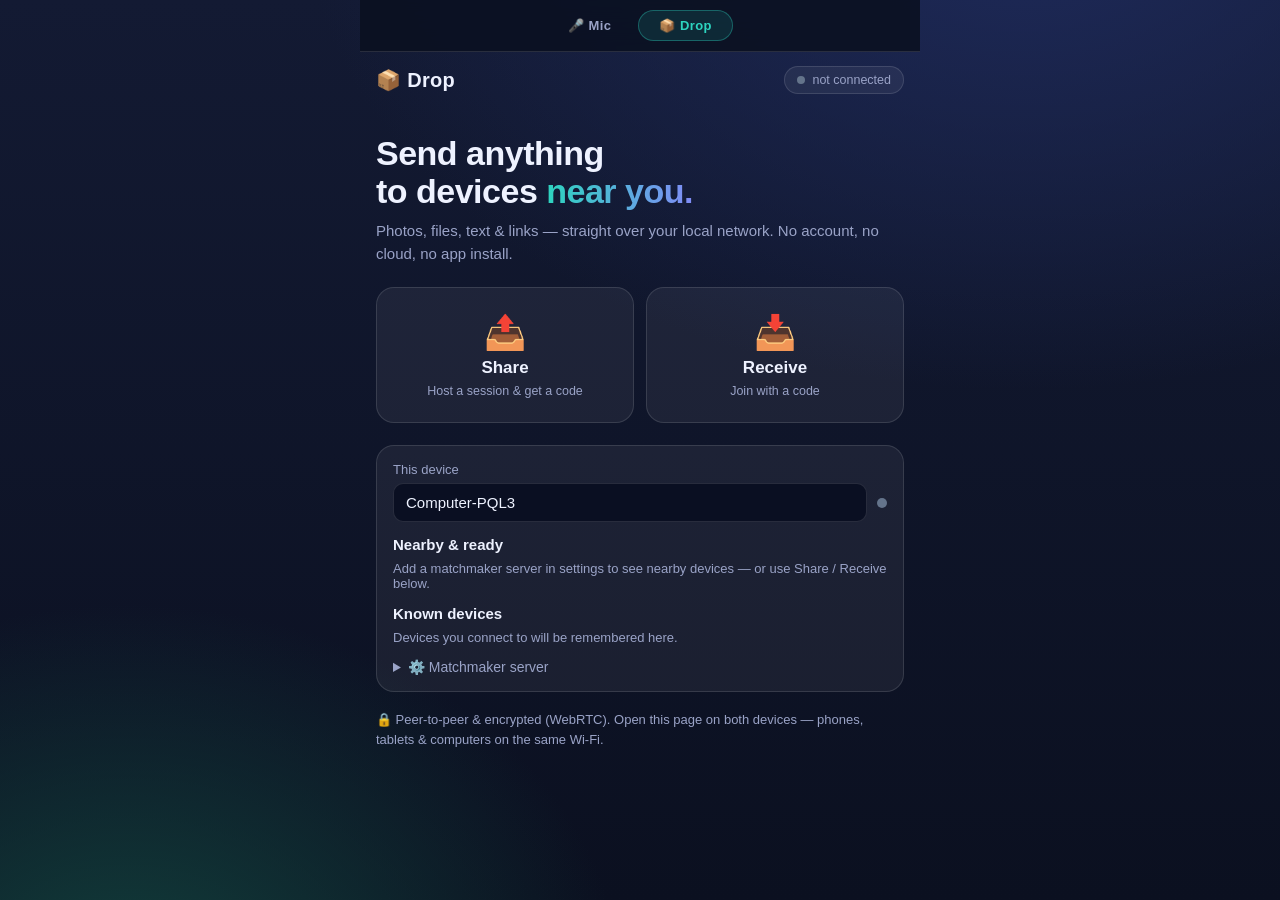
==== web/drop.html @ b8d19af2 "Add Drop screen: peer-to-peer file/text/link sharing alongside Mic One app, two screens: the exe-ser" ====
<!DOCTYPE html>
<html lang="en">
<head>
<meta charset="UTF-8">
<meta name="viewport" content="width=device-width, initial-scale=1.0, viewport-fit=cover">
<title>Drop — QuicMic</title>
<meta name="description" content="Send photos, files, text messages and links between nearby devices. No signup, no server, peer-to-peer.">
<meta name="theme-color" content="#0f172a">
<meta name="mobile-web-app-capable" content="yes">
<meta name="apple-mobile-web-app-capable" content="yes">
<meta name="apple-mobile-web-app-status-bar-style" content="black-translucent">
<meta name="apple-mobile-web-app-title" content="Drop">
<link rel="icon" href="data:image/svg+xml,<svg xmlns='http://www.w3.org/2000/svg' viewBox='0 0 100 100'><text y='.9em' font-size='90'>📦</text></svg>">
<link rel="stylesheet" href="drop.css">
<script src="qrcode.min.js"></script>
</head>
<body>
<div class="app">
  <!-- Shared app nav: Mic / Drop switcher (one app, two screens). -->
  <nav class="appnav" aria-label="App sections">
    <a class="appnav-link" href="index.html">🎤 Mic</a>
    <a class="appnav-link active" href="drop.html" aria-current="page">📦 Drop</a>
  </nav>
  <header>
    <div class="logo">📦 Drop</div>
    <div id="status" class="status idle"><span class="dot"></span><span id="statusText">not connected</span></div>
  </header>

  <!-- HOME -->
  <main id="view-home" class="view">
    <h1>Send anything<br>to devices <em>near you.</em></h1>
    <p class="sub">Photos, files, text &amp; links — straight over your local network. No account, no cloud, no app install.</p>
    <div class="cards">
      <button class="card" id="btnHost">
        <span class="card-icon">📤</span>
        <span class="card-title">Share</span>
        <span class="card-desc">Host a session &amp; get a code</span>
      </button>
      <button class="card" id="btnJoin">
        <span class="card-icon">📥</span>
        <span class="card-title">Receive</span>
        <span class="card-desc">Join with a code</span>
      </button>
    </div>

    <!-- TAP-TO-CONNECT -->
    <section class="panel" id="tapPanel">
      <div class="rowline">
        <label class="fld"><span>This device</span>
          <input id="nameInput" type="text" maxlength="24" autocomplete="off" placeholder="Naming…">
        </label>
        <span id="sigDot" class="sigdot" title="matchmaker status"></span>
      </div>
      <h3>Nearby &amp; ready</h3>
      <p id="sigNotice" class="hint hidden"></p>
      <div id="rosterList" class="devlist"></div>
      <div id="callState" class="hidden"></div>
      <h3>Known devices</h3>
      <div id="knownList" class="devlist"></div>
      <details class="settings">
        <summary>⚙️ Matchmaker server</summary>
        <label class="fld"><span>Server URL</span>
          <input id="serverInput" type="url" inputmode="url" autocomplete="off"
                 placeholder="wss://your-server.onrender.com">
        </label>
        <p class="hint">No server yet? Deploy your own free one — see
          <b>Tap-to-connect server</b> in the LocalDrop README, then paste the URL here.
          Without a server you can still use Share / Receive codes below.</p>
        <p class="hint">Drop engine: <b id="appVersion">v7</b></p>
      </details>
    </section>

    <p class="hint">🔒 Peer-to-peer &amp; encrypted (WebRTC). Open this page on both devices — phones, tablets &amp; computers on the same Wi-Fi.</p>
  </main>

  <!-- HOST -->
  <main id="view-host" class="view hidden">
    <button class="back" data-go="home">← back</button>
    <h2>Share</h2>
    <div class="step"><span class="n">1</span><p>Have the other device scan or copy your code:</p></div>
    <div id="qr" class="qr"></div>
    <div class="codeRow">
      <textarea id="hostCode" readonly rows="3" placeholder="generating…"></textarea>
      <button id="copyHost" class="btn small">Copy</button>
    </div>
    <div class="step"><span class="n">2</span><p>Paste their reply code here:</p></div>
    <textarea id="hostAnswer" rows="3" placeholder="Paste reply code…"></textarea>
    <button id="btnConnect" class="btn primary">Connect</button>
  </main>

  <!-- JOIN -->
  <main id="view-join" class="view hidden">
    <button class="back" data-go="home">← back</button>
    <h2>Receive</h2>
    <div class="step"><span class="n">1</span><p>Paste the sharer's code:</p></div>
    <textarea id="joinCode" rows="3" placeholder="Paste share code…"></textarea>
    <button id="btnMakeReply" class="btn primary">Create my reply code</button>
    <div id="replyWrap" class="hidden">
      <div class="step"><span class="n">2</span><p>Give this reply code back to the sharer:</p></div>
      <div class="codeRow">
        <textarea id="joinReply" readonly rows="3"></textarea>
        <button id="copyJoin" class="btn small">Copy</button>
      </div>
      <p class="hint">Waiting for them to paste it and connect…</p>
    </div>
  </main>

  <!-- CHAT -->
  <main id="view-chat" class="view hidden">
    <button class="back" data-go="home">⏻ disconnect</button>
    <div id="messages" class="messages"></div>
    <div class="composer">
      <label class="attach" title="Send photo or file">📎<input type="file" id="fileInput" hidden multiple></label>
      <input id="textInput" type="text" placeholder="Message, link…" autocomplete="off" enterkeyhint="send">
      <button id="btnSend" class="btn primary">Send</button>
    </div>
  </main>

  <!-- INCOMING CALL -->
  <div id="callModal" class="modal hidden">
    <div class="sheet">
      <div class="ringicon">📞</div>
      <h2 id="callTitle">Incoming connection</h2>
      <p class="hint" id="callSub">They'll be able to send you files, photos and messages.</p>
      <div class="mrow">
        <button id="btnAccept" class="btn primary">Accept</button>
        <button id="btnDecline" class="btn">Decline</button>
      </div>
    </div>
  </div>
</div>
<script src="drop.js"></script>
</body>
</html>
---- web/drop.css ----
* { box-sizing: border-box; margin: 0; padding: 0; }
:root {
  --bg0: #0b1020;
  --bg1: #131a33;
  --card: rgba(255, 255, 255, .06);
  --line: rgba(255, 255, 255, .12);
  --txt: #eef2ff;
  --mut: #9aa3c7;
  --acc: #2dd4bf;
  --acc2: #818cf8;
  --mine: linear-gradient(135deg, #0d9488, #2563eb);
}
html, body { height: 100%; }
body {
  font-family: -apple-system, BlinkMacSystemFont, "SF Pro Text", "Segoe UI", Roboto, Helvetica, Arial, sans-serif;
  color: var(--txt);
  background:
    radial-gradient(1200px 800px at 80% -10%, #1e2a5a 0%, transparent 60%),
    radial-gradient(900px 700px at 10% 110%, #123f3c 0%, transparent 55%),
    linear-gradient(180deg, var(--bg1), var(--bg0));
  min-height: 100vh;
  min-height: 100dvh;
}
.app {
  max-width: 560px;
  margin: 0 auto;
  min-height: 100vh;
  min-height: 100dvh;
  display: flex;
  flex-direction: column;
  padding: 18px 16px calc(20px + env(safe-area-inset-bottom));
}
header { display: flex; align-items: center; justify-content: space-between; margin-bottom: 14px; }
.logo { font-weight: 800; font-size: 20px; letter-spacing: .3px; }
.status {
  display: flex; align-items: center; gap: 7px;
  font-size: 12.5px; color: var(--mut);
  background: var(--card); border: 1px solid var(--line);
  padding: 6px 12px; border-radius: 999px;
  max-width: 55%;
}
.status .dot { width: 8px; height: 8px; border-radius: 50%; background: #64748b; flex: none; }
.status.ok .dot { background: #34d399; box-shadow: 0 0 8px #34d399; }
.status.ok { color: #a7f3d0; }
.status.bad .dot { background: #f87171; }
.status.bad { color: #fecaca; }
#statusText { overflow: hidden; text-overflow: ellipsis; white-space: nowrap; }

.view { flex: 1; display: flex; flex-direction: column; }
.hidden { display: none !important; }

h1 { font-size: 34px; line-height: 1.12; margin: 26px 0 10px; letter-spacing: -.5px; }
h1 em {
  font-style: normal;
  background: linear-gradient(90deg, var(--acc), var(--acc2));
  -webkit-background-clip: text; background-clip: text; color: transparent;
}
h2 { font-size: 24px; margin: 6px 0 4px; }
.sub { color: var(--mut); font-size: 15px; line-height: 1.5; margin-bottom: 22px; }

.cards { display: grid; grid-template-columns: 1fr 1fr; gap: 12px; }
.card {
  background: var(--card); border: 1px solid var(--line); border-radius: 18px;
  padding: 24px 14px; color: var(--txt); cursor: pointer; text-align: center;
  display: flex; flex-direction: column; gap: 6px; align-items: center;
  transition: transform .12s ease, border-color .12s ease;
  font-family: inherit;
}
.card:active { transform: scale(.97); border-color: var(--acc); }
.card-icon { font-size: 34px; }
.card-title { font-weight: 700; font-size: 17px; }
.card-desc { font-size: 12.5px; color: var(--mut); }
.hint { color: var(--mut); font-size: 13px; line-height: 1.55; margin-top: 18px; }

.back {
  align-self: flex-start; background: none; border: none;
  color: var(--mut); font-size: 14px; cursor: pointer;
  margin-bottom: 8px; padding: 4px 0; font-family: inherit;
}
.step { display: flex; gap: 10px; align-items: flex-start; margin: 16px 0 8px; font-size: 14.5px; }
.step .n {
  flex: none; width: 24px; height: 24px; border-radius: 50%;
  background: linear-gradient(135deg, var(--acc), var(--acc2));
  color: #04211d; font-weight: 800; font-size: 13px;
  display: flex; align-items: center; justify-content: center;
}
.step p { padding-top: 2px; color: var(--mut); }

textarea, .composer input[type="text"] {
  width: 100%; background: #0a0f22; border: 1px solid var(--line);
  border-radius: 12px; color: var(--txt); padding: 12px;
  font-size: 13px; font-family: ui-monospace, Menlo, Consolas, monospace;
  resize: vertical;
}
textarea:focus, .composer input:focus { outline: none; border-color: var(--acc); }
.codeRow { display: flex; gap: 8px; align-items: stretch; }
.codeRow textarea { flex: 1; }

.btn {
  background: var(--card); border: 1px solid var(--line); color: var(--txt);
  border-radius: 12px; padding: 12px 18px; font-size: 15px; font-weight: 600;
  cursor: pointer; font-family: inherit;
}
.btn.primary {
  background: linear-gradient(135deg, #14b8a6, #4f46e5);
  border: none; width: 100%; margin-top: 10px; padding: 14px;
}
.btn.small { white-space: nowrap; }
.btn:active { transform: scale(.98); }

.qr {
  background: #fff; padding: 14px; border-radius: 16px;
  width: 228px; margin: 6px auto;
  display: flex; align-items: center; justify-content: center;
  min-height: 60px;
}
.qr img, .qr canvas { width: 200px !important; height: 200px !important; }
.qr .hint { margin: 0; }

/* chat */
#view-chat { min-height: 0; }
.messages {
  flex: 1; overflow-y: auto; display: flex; flex-direction: column;
  gap: 10px; padding: 6px 2px 12px; min-height: 200px;
}
.bubble {
  max-width: 82%; padding: 10px 13px; border-radius: 16px;
  font-size: 14.5px; line-height: 1.45; word-break: break-word;
}
.bubble.mine { align-self: flex-end; background: var(--mine); border-bottom-right-radius: 6px; }
.bubble.theirs { align-self: flex-start; background: rgba(255, 255, 255, .09); border: 1px solid var(--line); border-bottom-left-radius: 6px; }
.bubble .meta { font-size: 10.5px; opacity: .65; margin-top: 5px; text-align: right; }
.bubble a { color: #a5f3fc; }
.sys {
  align-self: center; font-size: 12.5px; color: var(--mut);
  background: rgba(255, 255, 255, .05); padding: 6px 14px; border-radius: 999px;
  text-align: center;
}
.fname { font-weight: 600; font-size: 13.5px; }
.fsize { font-size: 12px; opacity: .7; margin: 2px 0 0; }
.track { height: 6px; background: rgba(0, 0, 0, .3); border-radius: 99px; overflow: hidden; margin-top: 8px; }
.bar { height: 100%; width: 0; background: var(--acc); border-radius: 99px; transition: width .2s; }
.preview { max-width: 100%; border-radius: 10px; margin-top: 8px; display: block; }
.dl {
  display: inline-block; margin-top: 8px; font-size: 13.5px; font-weight: 700;
  color: #04211d; background: var(--acc); padding: 8px 14px;
  border-radius: 10px; text-decoration: none;
}
.composer {
  display: flex; gap: 8px; align-items: center;
  padding-top: 10px; border-top: 1px solid var(--line);
}
.composer input[type="text"] { font-family: inherit; font-size: 16px; flex: 1; }
.composer .btn.primary { width: auto; margin: 0; padding: 12px 16px; }
.attach { font-size: 22px; cursor: pointer; padding: 8px; user-select: none; -webkit-user-select: none; }

/* tap-to-connect */
.panel {
  background: var(--card); border: 1px solid var(--line); border-radius: 18px;
  padding: 16px; margin-top: 22px;
}
.panel h3 { font-size: 15px; margin: 14px 0 8px; color: var(--txt); }
.panel h3:first-child { margin-top: 0; }
.rowline { display: flex; align-items: flex-end; gap: 10px; }
.rowline .fld { flex: 1; }
.fld { display: flex; flex-direction: column; gap: 6px; font-size: 13px; color: var(--mut); }
.fld input {
  background: #0a0f22; border: 1px solid var(--line); border-radius: 10px;
  color: var(--txt); padding: 10px 12px; font-size: 15px; font-family: inherit; width: 100%;
}
.fld input:focus { outline: none; border-color: var(--acc); }
.sigdot {
  flex: none; width: 10px; height: 10px; border-radius: 50%;
  background: #64748b; margin-bottom: 14px;
}
.sigdot.on { background: #34d399; box-shadow: 0 0 8px #34d399; }
.sigdot.bad { background: #f87171; }
.devlist { display: flex; flex-direction: column; gap: 8px; }
.devlist .empty { font-size: 13px; color: var(--mut); }
.dev {
  display: flex; align-items: center; gap: 10px;
  background: rgba(255, 255, 255, .05); border: 1px solid var(--line);
  border-radius: 12px; padding: 11px 13px; width: 100%;
  color: var(--txt); font-family: inherit; font-size: 15px; text-align: left;
}
button.dev { cursor: pointer; }
button.dev:active { transform: scale(.98); border-color: var(--acc); }
.dev .avatar {
  flex: none; width: 34px; height: 34px; border-radius: 50%;
  background: linear-gradient(135deg, var(--acc), var(--acc2));
  display: flex; align-items: center; justify-content: center;
  font-weight: 800; color: #04211d; font-size: 15px;
}
.dev .who { flex: 1; min-width: 0; }
.dev .dname { font-weight: 600; overflow: hidden; text-overflow: ellipsis; white-space: nowrap; }
.dev .dsub { font-size: 12px; color: var(--mut); }
.dev .badge {
  flex: none; font-size: 11px; font-weight: 700; color: #04211d;
  background: var(--acc); border-radius: 999px; padding: 3px 9px;
}
.dev.off { opacity: .55; }
.dev .go { color: var(--acc); font-size: 18px; flex: none; }
#callState {
  margin-top: 10px; background: rgba(45, 212, 191, .08);
  border: 1px solid var(--acc); border-radius: 12px; padding: 12px 14px;
  display: flex; align-items: center; gap: 10px; font-size: 14px;
}
#callState .btn.small { margin-left: auto; }
details.settings { margin-top: 14px; }
details.settings summary { cursor: pointer; color: var(--mut); font-size: 14px; }
details.settings .fld { margin-top: 10px; }
details.settings .hint { margin-top: 10px; }

/* incoming call modal */
.modal {
  position: fixed; inset: 0; z-index: 50;
  background: rgba(4, 8, 20, .72); backdrop-filter: blur(4px);
  display: flex; align-items: center; justify-content: center; padding: 20px;
}
.sheet {
  background: var(--bg1); border: 1px solid var(--line); border-radius: 20px;
  padding: 26px 22px; max-width: 340px; width: 100%; text-align: center;
}
.ringicon { font-size: 44px; margin-bottom: 10px; animation: ring 1.2s ease-in-out infinite; }
@keyframes ring {
  0%, 100% { transform: rotate(0); }
  20% { transform: rotate(14deg); } 40% { transform: rotate(-12deg); }
  60% { transform: rotate(8deg); } 80% { transform: rotate(-6deg); }
}
.sheet h2 { margin-bottom: 6px; }
.sheet .hint { margin-top: 6px; }
.mrow { display: flex; gap: 10px; margin-top: 18px; }
.mrow .btn { flex: 1; }
.mrow .btn.primary { margin-top: 0; }

/* Shared app nav: Mic / Drop switcher (one app, two screens). */
.appnav {
  position: sticky;
  top: 0;
  z-index: 50;
  display: flex;
  justify-content: center;
  gap: 6px;
  padding: calc(10px + env(safe-area-inset-top)) 12px 10px;
  margin: -18px -16px 14px;
  background: rgba(11, 16, 32, 0.88);
  -webkit-backdrop-filter: blur(12px);
  backdrop-filter: blur(12px);
  border-bottom: 1px solid var(--line);
}
.appnav-link {
  padding: 7px 20px;
  border-radius: 999px;
  font-size: 13px;
  font-weight: 700;
  letter-spacing: 0.4px;
  color: var(--mut);
  text-decoration: none;
  border: 1px solid transparent;
  -webkit-tap-highlight-color: transparent;
}
.appnav-link.active {
  color: var(--acc);
  background: rgba(45, 212, 191, 0.12);
  border-color: rgba(45, 212, 191, 0.35);
}
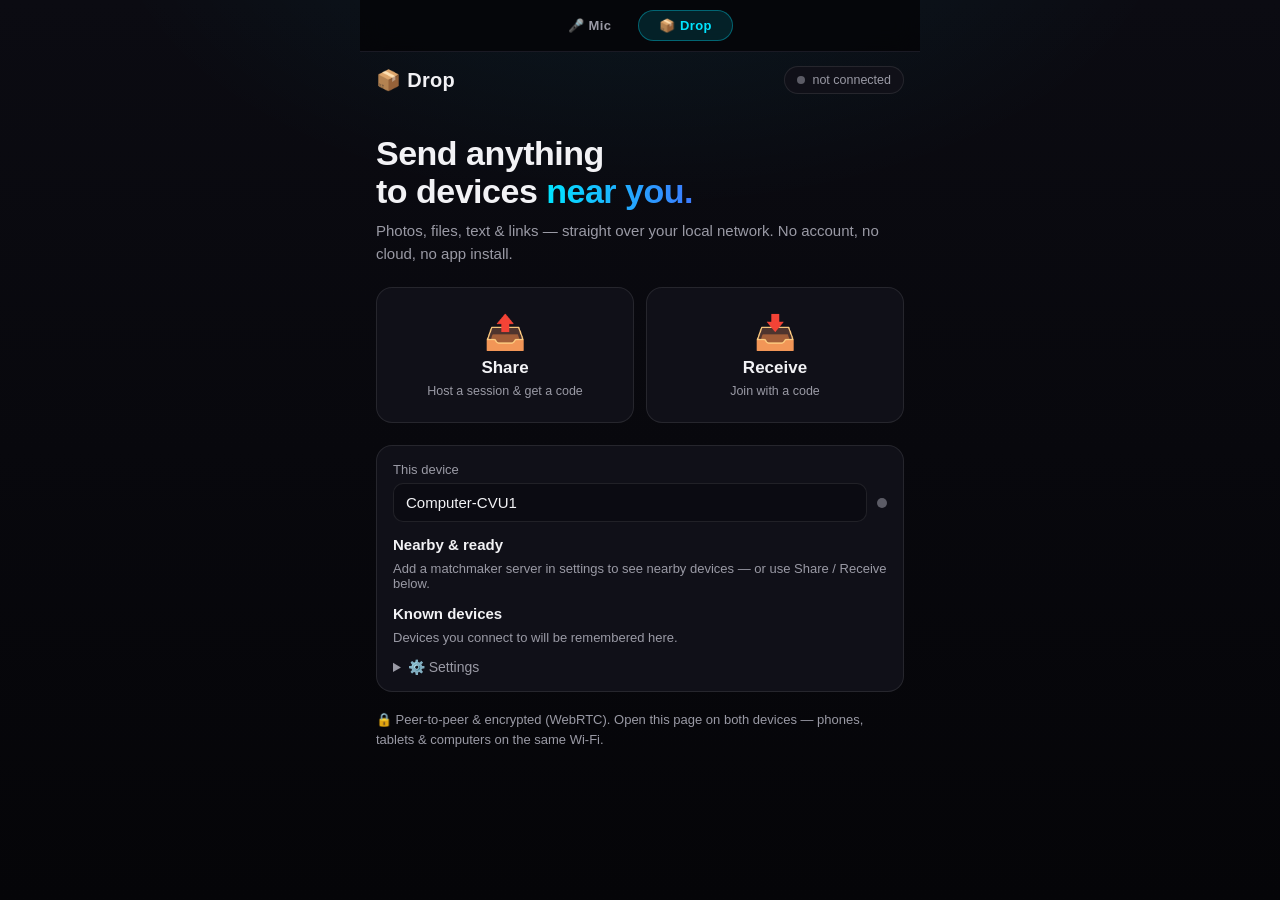
==== commit 0cfea985: "Fix Drop matchmaker connect, Zero-UI restyle, Drop settings - Serve drop.html with a relaxed CSP (co" ====
--- a/web/drop.html
+++ b/web/drop.html
@@ -58,14 +58,20 @@
       <h3>Known devices</h3>
       <div id="knownList" class="devlist"></div>
       <details class="settings">
-        <summary>⚙️ Matchmaker server</summary>
-        <label class="fld"><span>Server URL</span>
+        <summary>⚙️ Settings</summary>
+        <label class="fld"><span>Matchmaker server</span>
           <input id="serverInput" type="url" inputmode="url" autocomplete="off"
                  placeholder="wss://your-server.onrender.com">
         </label>
         <p class="hint">No server yet? Deploy your own free one — see
           <b>Tap-to-connect server</b> in the LocalDrop README, then paste the URL here.
           Without a server you can still use Share / Receive codes below.</p>
+        <label class="check"><input type="checkbox" id="autoConnChk" checked>
+          <span>Auto-connect to matchmaker<small>Join on start when a server URL is saved.</small></span>
+        </label>
+        <label class="check"><input type="checkbox" id="vibrateChk" checked>
+          <span>Vibrate on incoming connection<small>Buzz when another device rings you (Android).</small></span>
+        </label>
         <p class="hint">Drop engine: <b id="appVersion">v7</b></p>
       </details>
     </section>
--- a/web/drop.css
+++ b/web/drop.css
@@ -1,22 +1,23 @@
 * { box-sizing: border-box; margin: 0; padding: 0; }
+/* Zero-UI dark theme tokens, shared with the Mic screen. */
 :root {
-  --bg0: #0b1020;
-  --bg1: #131a33;
-  --card: rgba(255, 255, 255, .06);
-  --line: rgba(255, 255, 255, .12);
-  --txt: #eef2ff;
-  --mut: #9aa3c7;
-  --acc: #2dd4bf;
-  --acc2: #818cf8;
-  --mine: linear-gradient(135deg, #0d9488, #2563eb);
+  --bg0: #050508;
+  --bg1: #0b0b12;
+  --card: #101018;
+  --line: rgba(255, 255, 255, .09);
+  --txt: #f2f2f5;
+  --mut: #9a9aa5;
+  --acc: #00e5ff;
+  --acc2: #3d7bff;
+  --acc-ink: #03252b;
+  --mine: linear-gradient(135deg, #00c8e0, #3d7bff);
 }
 html, body { height: 100%; }
 body {
   font-family: -apple-system, BlinkMacSystemFont, "SF Pro Text", "Segoe UI", Roboto, Helvetica, Arial, sans-serif;
   color: var(--txt);
   background:
-    radial-gradient(1200px 800px at 80% -10%, #1e2a5a 0%, transparent 60%),
-    radial-gradient(900px 700px at 10% 110%, #123f3c 0%, transparent 55%),
+    radial-gradient(900px 500px at 50% -10%, rgba(0, 229, 255, .07) 0%, transparent 60%),
     linear-gradient(180deg, var(--bg1), var(--bg0));
   min-height: 100vh;
   min-height: 100dvh;
@@ -39,11 +40,11 @@
   padding: 6px 12px; border-radius: 999px;
   max-width: 55%;
 }
-.status .dot { width: 8px; height: 8px; border-radius: 50%; background: #64748b; flex: none; }
+.status .dot { width: 8px; height: 8px; border-radius: 50%; background: #5c5c66; flex: none; }
 .status.ok .dot { background: #34d399; box-shadow: 0 0 8px #34d399; }
 .status.ok { color: #a7f3d0; }
-.status.bad .dot { background: #f87171; }
-.status.bad { color: #fecaca; }
+.status.bad .dot { background: #ff5d5d; }
+.status.bad { color: #ffb4b4; }
 #statusText { overflow: hidden; text-overflow: ellipsis; white-space: nowrap; }
 
 .view { flex: 1; display: flex; flex-direction: column; }
@@ -60,7 +61,7 @@
 
 .cards { display: grid; grid-template-columns: 1fr 1fr; gap: 12px; }
 .card {
-  background: var(--card); border: 1px solid var(--line); border-radius: 18px;
+  background: var(--card); border: 1px solid var(--line); border-radius: 16px;
   padding: 24px 14px; color: var(--txt); cursor: pointer; text-align: center;
   display: flex; flex-direction: column; gap: 6px; align-items: center;
   transition: transform .12s ease, border-color .12s ease;
@@ -81,13 +82,13 @@
 .step .n {
   flex: none; width: 24px; height: 24px; border-radius: 50%;
   background: linear-gradient(135deg, var(--acc), var(--acc2));
-  color: #04211d; font-weight: 800; font-size: 13px;
+  color: var(--acc-ink); font-weight: 800; font-size: 13px;
   display: flex; align-items: center; justify-content: center;
 }
 .step p { padding-top: 2px; color: var(--mut); }
 
 textarea, .composer input[type="text"] {
-  width: 100%; background: #0a0f22; border: 1px solid var(--line);
+  width: 100%; background: var(--bg1); border: 1px solid var(--line);
   border-radius: 12px; color: var(--txt); padding: 12px;
   font-size: 13px; font-family: ui-monospace, Menlo, Consolas, monospace;
   resize: vertical;
@@ -102,8 +103,9 @@
   cursor: pointer; font-family: inherit;
 }
 .btn.primary {
-  background: linear-gradient(135deg, #14b8a6, #4f46e5);
+  background: linear-gradient(135deg, #00c8e0, #3d7bff);
   border: none; width: 100%; margin-top: 10px; padding: 14px;
+  color: #fff;
 }
 .btn.small { white-space: nowrap; }
 .btn:active { transform: scale(.98); }
@@ -127,10 +129,10 @@
   max-width: 82%; padding: 10px 13px; border-radius: 16px;
   font-size: 14.5px; line-height: 1.45; word-break: break-word;
 }
-.bubble.mine { align-self: flex-end; background: var(--mine); border-bottom-right-radius: 6px; }
-.bubble.theirs { align-self: flex-start; background: rgba(255, 255, 255, .09); border: 1px solid var(--line); border-bottom-left-radius: 6px; }
+.bubble.mine { align-self: flex-end; background: var(--mine); color: #fff; border-bottom-right-radius: 6px; }
+.bubble.theirs { align-self: flex-start; background: rgba(255, 255, 255, .07); border: 1px solid var(--line); border-bottom-left-radius: 6px; }
 .bubble .meta { font-size: 10.5px; opacity: .65; margin-top: 5px; text-align: right; }
-.bubble a { color: #a5f3fc; }
+.bubble a { color: var(--acc); }
 .sys {
   align-self: center; font-size: 12.5px; color: var(--mut);
   background: rgba(255, 255, 255, .05); padding: 6px 14px; border-radius: 999px;
@@ -138,12 +140,12 @@
 }
 .fname { font-weight: 600; font-size: 13.5px; }
 .fsize { font-size: 12px; opacity: .7; margin: 2px 0 0; }
-.track { height: 6px; background: rgba(0, 0, 0, .3); border-radius: 99px; overflow: hidden; margin-top: 8px; }
+.track { height: 6px; background: rgba(0, 0, 0, .4); border-radius: 99px; overflow: hidden; margin-top: 8px; }
 .bar { height: 100%; width: 0; background: var(--acc); border-radius: 99px; transition: width .2s; }
 .preview { max-width: 100%; border-radius: 10px; margin-top: 8px; display: block; }
 .dl {
   display: inline-block; margin-top: 8px; font-size: 13.5px; font-weight: 700;
-  color: #04211d; background: var(--acc); padding: 8px 14px;
+  color: var(--acc-ink); background: var(--acc); padding: 8px 14px;
   border-radius: 10px; text-decoration: none;
 }
 .composer {
@@ -156,7 +158,7 @@
 
 /* tap-to-connect */
 .panel {
-  background: var(--card); border: 1px solid var(--line); border-radius: 18px;
+  background: var(--card); border: 1px solid var(--line); border-radius: 16px;
   padding: 16px; margin-top: 22px;
 }
 .panel h3 { font-size: 15px; margin: 14px 0 8px; color: var(--txt); }
@@ -165,21 +167,21 @@
 .rowline .fld { flex: 1; }
 .fld { display: flex; flex-direction: column; gap: 6px; font-size: 13px; color: var(--mut); }
 .fld input {
-  background: #0a0f22; border: 1px solid var(--line); border-radius: 10px;
+  background: var(--bg1); border: 1px solid var(--line); border-radius: 10px;
   color: var(--txt); padding: 10px 12px; font-size: 15px; font-family: inherit; width: 100%;
 }
 .fld input:focus { outline: none; border-color: var(--acc); }
 .sigdot {
   flex: none; width: 10px; height: 10px; border-radius: 50%;
-  background: #64748b; margin-bottom: 14px;
+  background: #5c5c66; margin-bottom: 14px;
 }
 .sigdot.on { background: #34d399; box-shadow: 0 0 8px #34d399; }
-.sigdot.bad { background: #f87171; }
+.sigdot.bad { background: #ff5d5d; }
 .devlist { display: flex; flex-direction: column; gap: 8px; }
 .devlist .empty { font-size: 13px; color: var(--mut); }
 .dev {
   display: flex; align-items: center; gap: 10px;
-  background: rgba(255, 255, 255, .05); border: 1px solid var(--line);
+  background: rgba(255, 255, 255, .04); border: 1px solid var(--line);
   border-radius: 12px; padding: 11px 13px; width: 100%;
   color: var(--txt); font-family: inherit; font-size: 15px; text-align: left;
 }
@@ -189,20 +191,20 @@
   flex: none; width: 34px; height: 34px; border-radius: 50%;
   background: linear-gradient(135deg, var(--acc), var(--acc2));
   display: flex; align-items: center; justify-content: center;
-  font-weight: 800; color: #04211d; font-size: 15px;
+  font-weight: 800; color: var(--acc-ink); font-size: 15px;
 }
 .dev .who { flex: 1; min-width: 0; }
 .dev .dname { font-weight: 600; overflow: hidden; text-overflow: ellipsis; white-space: nowrap; }
 .dev .dsub { font-size: 12px; color: var(--mut); }
 .dev .badge {
-  flex: none; font-size: 11px; font-weight: 700; color: #04211d;
+  flex: none; font-size: 11px; font-weight: 700; color: var(--acc-ink);
   background: var(--acc); border-radius: 999px; padding: 3px 9px;
 }
 .dev.off { opacity: .55; }
 .dev .go { color: var(--acc); font-size: 18px; flex: none; }
 #callState {
-  margin-top: 10px; background: rgba(45, 212, 191, .08);
-  border: 1px solid var(--acc); border-radius: 12px; padding: 12px 14px;
+  margin-top: 10px; background: rgba(0, 229, 255, .07);
+  border: 1px solid rgba(0, 229, 255, .35); border-radius: 12px; padding: 12px 14px;
   display: flex; align-items: center; gap: 10px; font-size: 14px;
 }
 #callState .btn.small { margin-left: auto; }
@@ -210,11 +212,19 @@
 details.settings summary { cursor: pointer; color: var(--mut); font-size: 14px; }
 details.settings .fld { margin-top: 10px; }
 details.settings .hint { margin-top: 10px; }
+.check {
+  display: flex; align-items: center; gap: 10px;
+  margin-top: 12px; font-size: 14px; color: var(--txt); cursor: pointer;
+}
+.check input {
+  width: 18px; height: 18px; accent-color: var(--acc); flex: none; cursor: pointer;
+}
+.check small { display: block; color: var(--mut); font-size: 12px; margin-top: 2px; }
 
 /* incoming call modal */
 .modal {
   position: fixed; inset: 0; z-index: 50;
-  background: rgba(4, 8, 20, .72); backdrop-filter: blur(4px);
+  background: rgba(5, 5, 8, .72); backdrop-filter: blur(4px);
   display: flex; align-items: center; justify-content: center; padding: 20px;
 }
 .sheet {
@@ -243,10 +253,10 @@
   gap: 6px;
   padding: calc(10px + env(safe-area-inset-top)) 12px 10px;
   margin: -18px -16px 14px;
-  background: rgba(11, 16, 32, 0.88);
+  background: rgba(5, 5, 8, 0.88);
   -webkit-backdrop-filter: blur(12px);
   backdrop-filter: blur(12px);
-  border-bottom: 1px solid var(--line);
+  border-bottom: 1px solid #1a1a24;
 }
 .appnav-link {
   padding: 7px 20px;
@@ -261,6 +271,6 @@
 }
 .appnav-link.active {
   color: var(--acc);
-  background: rgba(45, 212, 191, 0.12);
-  border-color: rgba(45, 212, 191, 0.35);
-}
+  background: rgba(0, 229, 255, 0.12);
+  border-color: rgba(0, 229, 255, 0.35);
+}
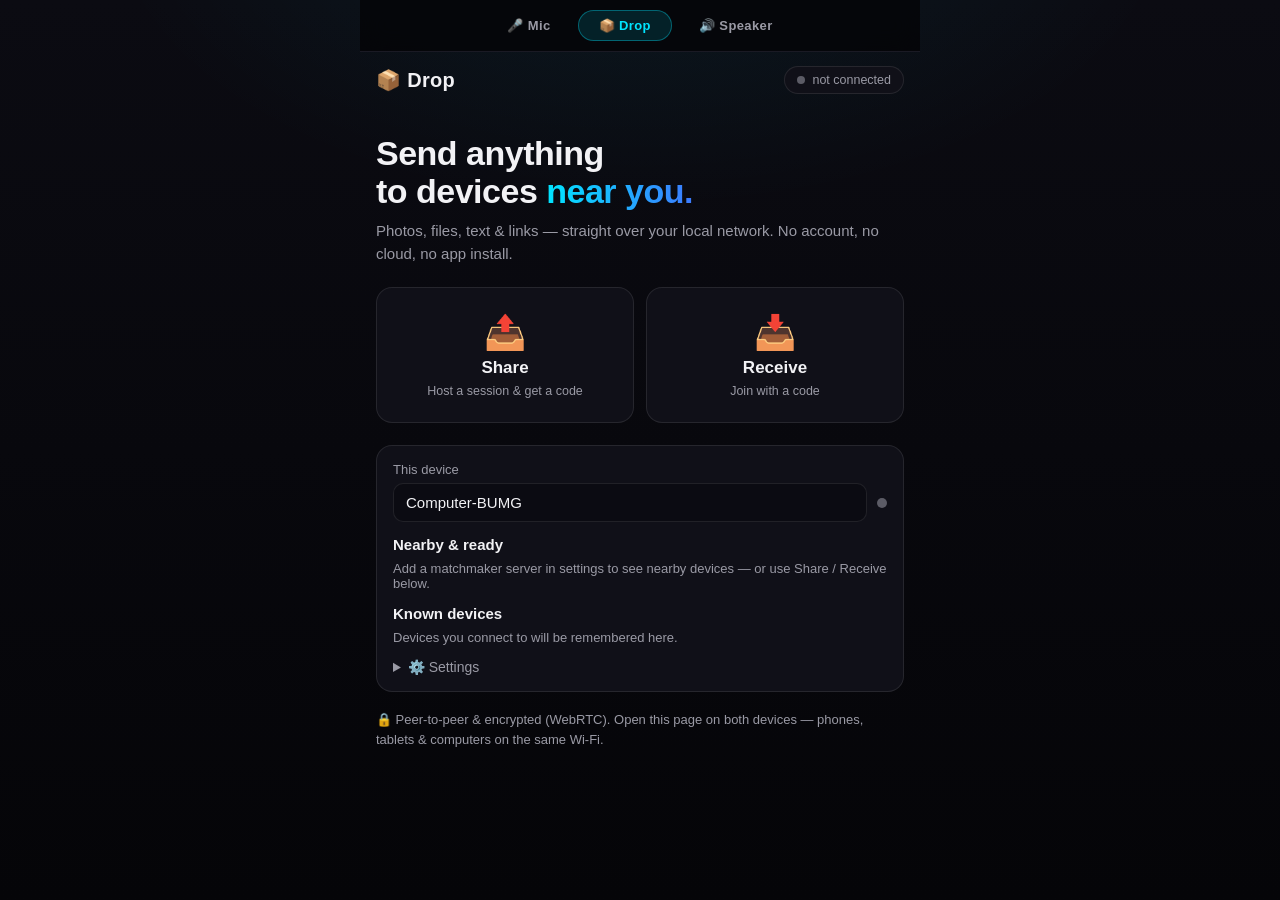
==== commit c66b4002: "Merge speaker prototype: PC->phone audio as third tab with Zero UI - New src/speaker/ module: WASAPI" ====
--- a/web/drop.html
+++ b/web/drop.html
@@ -16,10 +16,11 @@
 </head>
 <body>
 <div class="app">
-  <!-- Shared app nav: Mic / Drop switcher (one app, two screens). -->
+  <!-- Shared app nav: Mic / Drop / Speaker switcher (one app, three screens). -->
   <nav class="appnav" aria-label="App sections">
     <a class="appnav-link" href="index.html">🎤 Mic</a>
     <a class="appnav-link active" href="drop.html" aria-current="page">📦 Drop</a>
+    <a class="appnav-link" href="speaker.html">🔊 Speaker</a>
   </nav>
   <header>
     <div class="logo">📦 Drop</div>
--- a/web/drop.css
+++ b/web/drop.css
@@ -212,6 +212,7 @@
 details.settings summary { cursor: pointer; color: var(--mut); font-size: 14px; }
 details.settings .fld { margin-top: 10px; }
 details.settings .hint { margin-top: 10px; }
+details.settings .btn { margin-top: 12px; width: 100%; }
 .check {
   display: flex; align-items: center; gap: 10px;
   margin-top: 12px; font-size: 14px; color: var(--txt); cursor: pointer;
@@ -220,6 +221,38 @@
   width: 18px; height: 18px; accent-color: var(--acc); flex: none; cursor: pointer;
 }
 .check small { display: block; color: var(--mut); font-size: 12px; margin-top: 2px; }
+
+/* speaker tab */
+.bigbtn {
+  width: min(62vw, 210px); aspect-ratio: 1; border-radius: 50%;
+  align-self: center; margin: 12px 0 4px;
+  border: 2px solid var(--acc); background: var(--card); color: var(--acc);
+  font-size: 17px; font-weight: 800; font-family: inherit; cursor: pointer;
+  box-shadow: 0 0 24px rgba(0, 229, 255, .22), inset 0 0 24px rgba(0, 229, 255, .07);
+  transition: transform .12s ease;
+  -webkit-tap-highlight-color: transparent;
+}
+.bigbtn:active { transform: scale(.96); }
+.bigbtn.live {
+  background: rgba(0, 229, 255, .14); color: #fff;
+  animation: pulse 1.6s ease-in-out infinite;
+}
+.bigbtn .btnsub { font-size: 11px; font-weight: 600; opacity: .7; }
+@keyframes pulse {
+  50% { box-shadow: 0 0 44px rgba(0, 229, 255, .5), inset 0 0 24px rgba(0, 229, 255, .2); }
+}
+.meter {
+  width: 100%; max-width: 340px; height: 26px; margin: 16px auto 0;
+  border: 1px solid var(--line); border-radius: 8px; background: var(--bg1);
+  display: block;
+}
+.volrow { display: flex; align-items: center; gap: 12px; margin-top: 16px; }
+.vollabel { font-size: 14px; color: var(--mut); flex: none; }
+.volrow input[type="range"] { flex: 1; accent-color: var(--acc); height: 32px; }
+.statsline {
+  margin-top: 8px; font-size: 12px; color: var(--mut);
+  text-align: center; min-height: 1.4em;
+}
 
 /* incoming call modal */
 .modal {
@@ -243,7 +276,7 @@
 .mrow .btn { flex: 1; }
 .mrow .btn.primary { margin-top: 0; }
 
-/* Shared app nav: Mic / Drop switcher (one app, two screens). */
+/* Shared app nav: Mic / Drop switcher (one app, three screens). */
 .appnav {
   position: sticky;
   top: 0;
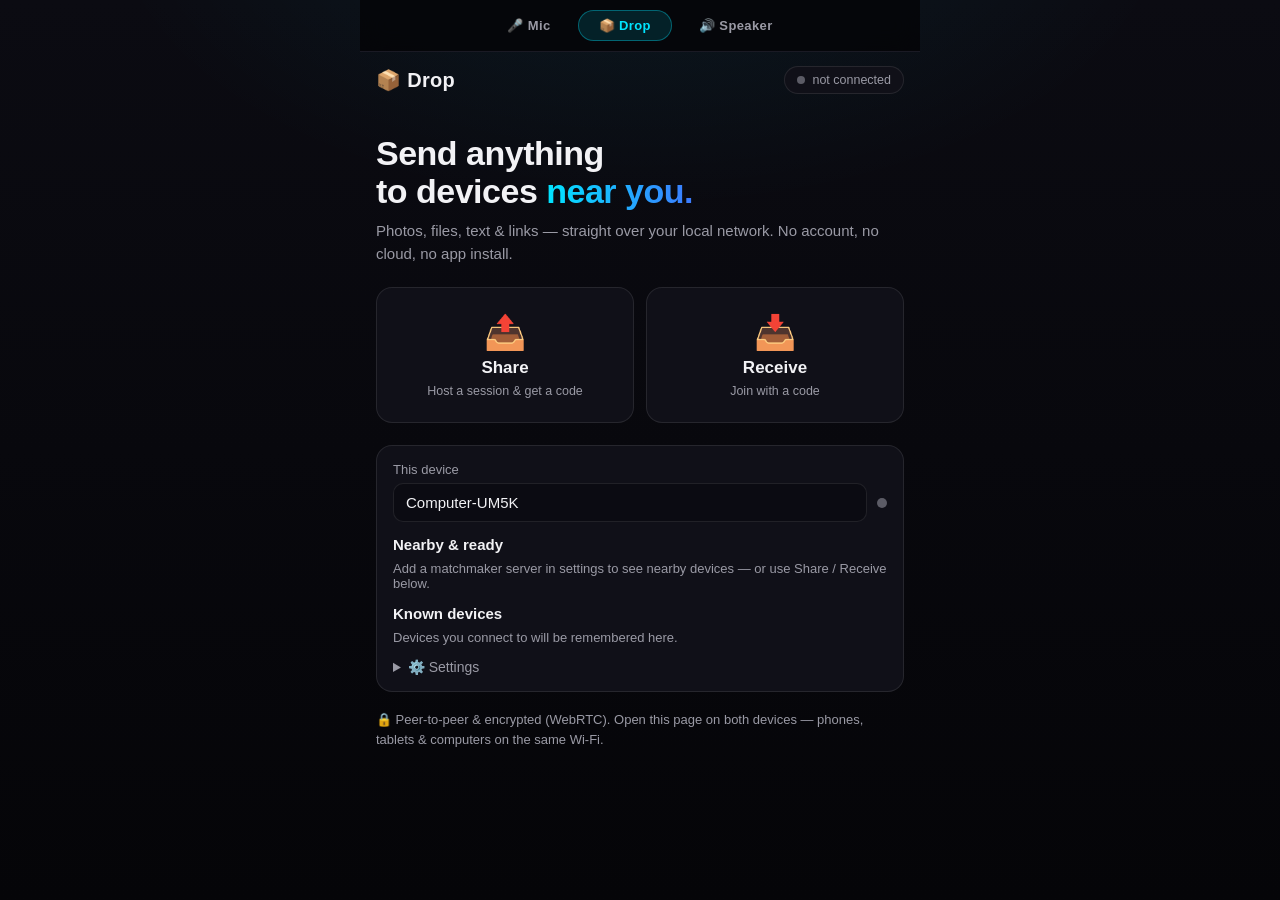
==== commit 8c463f36: "Landing page, PWA install, speaker jitter buffer, console status - New landing page at / (index.html" ====
--- a/web/drop.html
+++ b/web/drop.html
@@ -5,6 +5,8 @@
 <meta name="viewport" content="width=device-width, initial-scale=1.0, viewport-fit=cover">
 <title>Drop — QuicMic</title>
 <meta name="description" content="Send photos, files, text messages and links between nearby devices. No signup, no server, peer-to-peer.">
+<link rel="manifest" href="manifest.webmanifest">
+<link rel="apple-touch-icon" href="icons/icon-180.png">
 <meta name="theme-color" content="#0f172a">
 <meta name="mobile-web-app-capable" content="yes">
 <meta name="apple-mobile-web-app-capable" content="yes">
@@ -18,7 +20,7 @@
 <div class="app">
   <!-- Shared app nav: Mic / Drop / Speaker switcher (one app, three screens). -->
   <nav class="appnav" aria-label="App sections">
-    <a class="appnav-link" href="index.html">🎤 Mic</a>
+    <a class="appnav-link" href="mic.html">🎤 Mic</a>
     <a class="appnav-link active" href="drop.html" aria-current="page">📦 Drop</a>
     <a class="appnav-link" href="speaker.html">🔊 Speaker</a>
   </nav>
--- a/web/drop.css
+++ b/web/drop.css
@@ -221,6 +221,14 @@
   width: 18px; height: 18px; accent-color: var(--acc); flex: none; cursor: pointer;
 }
 .check small { display: block; color: var(--mut); font-size: 12px; margin-top: 2px; }
+
+/* dropdown used by the speaker latency setting */
+.select {
+  margin-left: auto; flex: none;
+  background: var(--card); color: var(--txt);
+  border: 1px solid var(--acc); border-radius: 10px;
+  font: inherit; font-size: 14px; padding: 8px 10px; cursor: pointer;
+}
 
 /* speaker tab */
 .bigbtn {
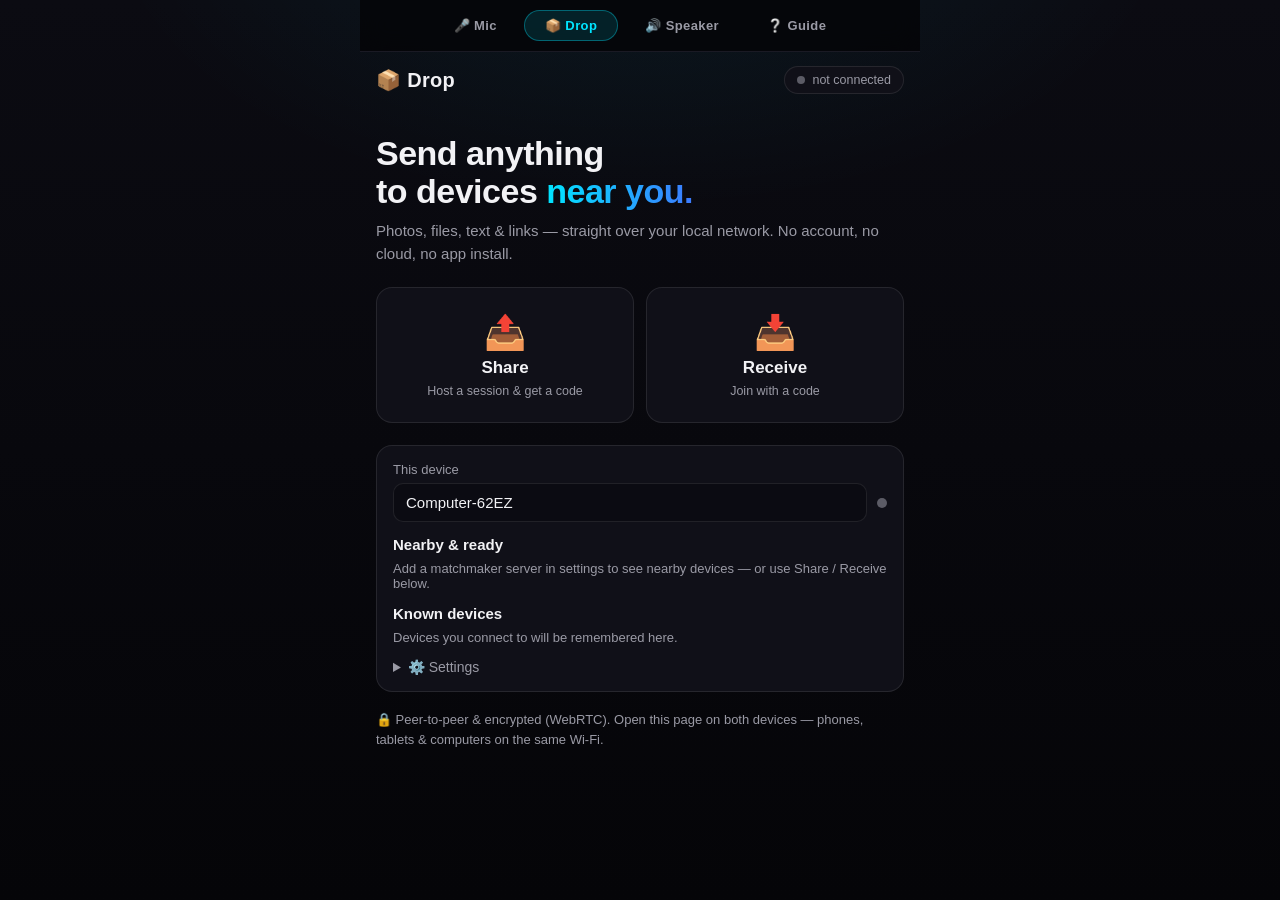
==== commit 7738389c: "Add built-in 101 guides to PC web UI and Android app PC web UI gets web/guide.html, linked from the " ====
--- a/web/drop.html
+++ b/web/drop.html
@@ -23,6 +23,7 @@
     <a class="appnav-link" href="mic.html">🎤 Mic</a>
     <a class="appnav-link active" href="drop.html" aria-current="page">📦 Drop</a>
     <a class="appnav-link" href="speaker.html">🔊 Speaker</a>
+    <a class="appnav-link" href="guide.html">❔ Guide</a>
   </nav>
   <header>
     <div class="logo">📦 Drop</div>
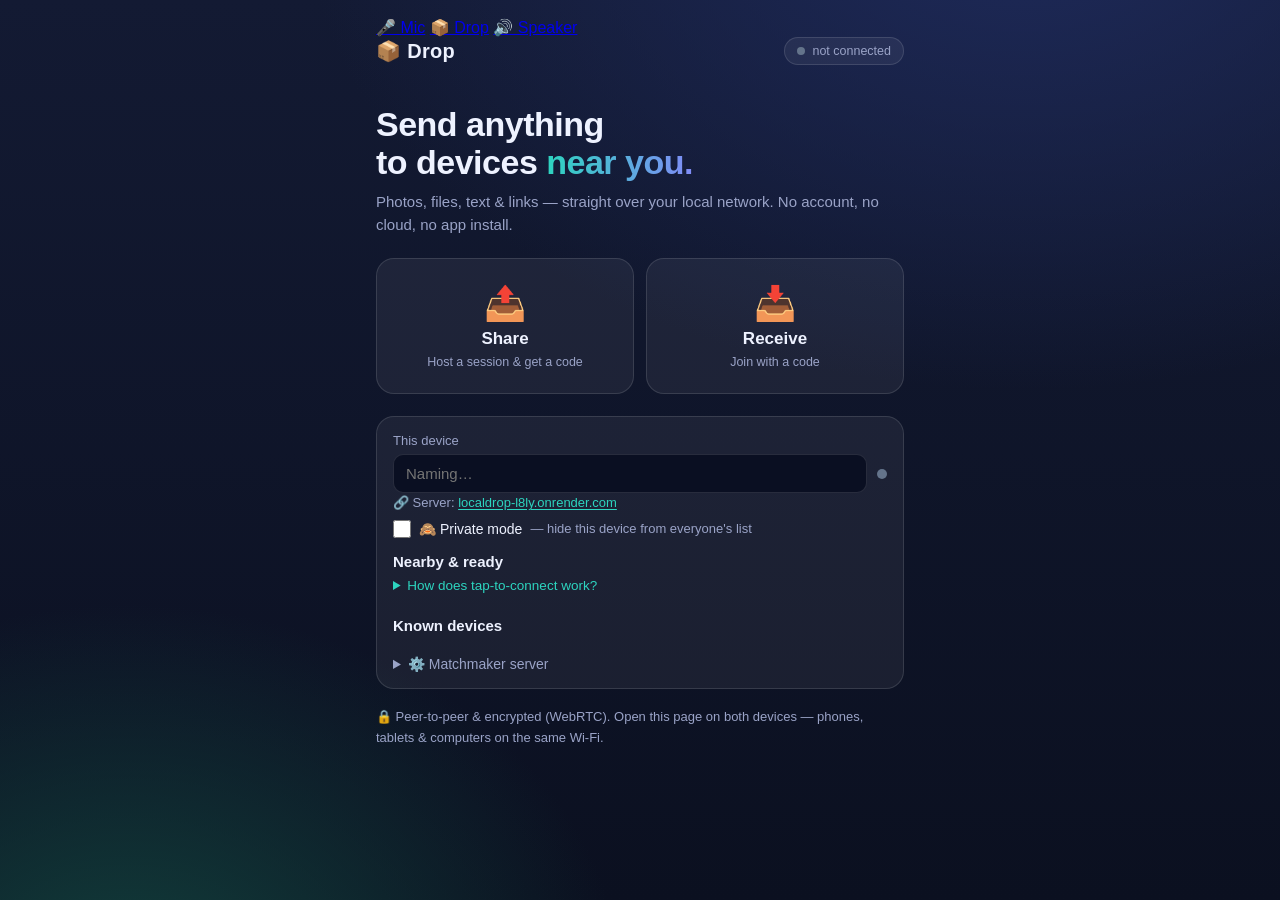
==== commit 1c5c66c3: "v0.6.5: sync bundled Drop with LocalDrop v15 - web/drop.html: rebuilt from LocalDrop v15's index.htm" ====
--- a/web/drop.html
+++ b/web/drop.html
@@ -15,15 +15,14 @@
 <link rel="icon" href="data:image/svg+xml,<svg xmlns='http://www.w3.org/2000/svg' viewBox='0 0 100 100'><text y='.9em' font-size='90'>📦</text></svg>">
 <link rel="stylesheet" href="drop.css">
 <script src="qrcode.min.js"></script>
+<script src="zip.js"></script>
 </head>
 <body>
 <div class="app">
-  <!-- Shared app nav: Mic / Drop / Speaker switcher (one app, three screens). -->
   <nav class="appnav" aria-label="App sections">
     <a class="appnav-link" href="mic.html">🎤 Mic</a>
     <a class="appnav-link active" href="drop.html" aria-current="page">📦 Drop</a>
     <a class="appnav-link" href="speaker.html">🔊 Speaker</a>
-    <a class="appnav-link" href="guide.html">❔ Guide</a>
   </nav>
   <header>
     <div class="logo">📦 Drop</div>
@@ -46,6 +45,8 @@
         <span class="card-desc">Join with a code</span>
       </button>
     </div>
+    <button id="installBtn" class="btn primary hidden" style="margin-top:14px">⬇ Install app</button>
+    <p id="iosHint" class="hint hidden">📲 On iPhone: tap <b>Share</b> → <b>Add to Home Screen</b> to install LocalDrop like an app.</p>
 
     <!-- TAP-TO-CONNECT -->
     <section class="panel" id="tapPanel">
@@ -55,28 +56,35 @@
         </label>
         <span id="sigDot" class="sigdot" title="matchmaker status"></span>
       </div>
+      <p class="hint serverline">🔗 Server: <a id="serverLink" href="https://localdrop-l8ly.onrender.com" target="_blank" rel="noopener">localdrop-l8ly.onrender.com</a></p>
+      <label class="privrow"><input type="checkbox" id="privToggle"> 🙈 Private mode <span class="hint">— hide this device from everyone's list</span></label>
       <h3>Nearby &amp; ready</h3>
+      <details class="howto">
+        <summary>How does tap-to-connect work?</summary>
+        <ol>
+          <li>Open this page on <b>both</b> devices (same Wi-Fi works best).</li>
+          <li>Each device shows up in the other's <b>Nearby &amp; ready</b> list — tap one to call it.</li>
+          <li>Accept on the other device. Done — send anything.</li>
+        </ol>
+        <p class="hint">A free matchmaker server just introduces your devices — your photos and files then fly <b>directly</b> between them (WebRTC), never through the server. Devices on your network are marked nearby. Want to stay invisible? Turn on 🙈 Private mode above — you can still call out. First visit of the day can take ~30–60s: the free server sleeps when idle. No devices showing? You can always pair with a Share / Receive code instead.</p>
+      </details>
       <p id="sigNotice" class="hint hidden"></p>
       <div id="rosterList" class="devlist"></div>
       <div id="callState" class="hidden"></div>
       <h3>Known devices</h3>
       <div id="knownList" class="devlist"></div>
       <details class="settings">
-        <summary>⚙️ Settings</summary>
-        <label class="fld"><span>Matchmaker server</span>
+        <summary>⚙️ Matchmaker server</summary>
+        <label class="fld"><span>Server URL</span>
           <input id="serverInput" type="url" inputmode="url" autocomplete="off"
-                 placeholder="wss://your-server.onrender.com">
+                 placeholder="wss://localdrop-l8ly.onrender.com (default)">
         </label>
-        <p class="hint">No server yet? Deploy your own free one — see
-          <b>Tap-to-connect server</b> in the LocalDrop README, then paste the URL here.
-          Without a server you can still use Share / Receive codes below.</p>
-        <label class="check"><input type="checkbox" id="autoConnChk" checked>
-          <span>Auto-connect to matchmaker<small>Join on start when a server URL is saved.</small></span>
-        </label>
-        <label class="check"><input type="checkbox" id="vibrateChk" checked>
-          <span>Vibrate on incoming connection<small>Buzz when another device rings you (Android).</small></span>
-        </label>
-        <p class="hint">Drop engine: <b id="appVersion">v7</b></p>
+        <p class="hint">Blank = use the built-in free server. Want your own instead?
+          <a class="deploylink" href="https://render.com/deploy?repo=https://github.com/crtGhoul/localdrop" target="_blank" rel="noopener">Deploy a free one on Render</a>
+          (takes ~2 minutes), then paste its wss:// URL above — or clear the
+          field to turn tap-to-connect off. Without a server you can still use
+          Share / Receive codes below.</p>
+        <p class="hint">App version: <b id="appVersion">v15</b></p>
       </details>
     </section>
 
@@ -117,10 +125,28 @@
 
   <!-- CHAT -->
   <main id="view-chat" class="view hidden">
-    <button class="back" data-go="home">⏻ disconnect</button>
+    <div class="chathead">
+      <button class="back" data-go="home">⏻ disconnect</button>
+      <div class="headright">
+        <div id="peerLabel" class="peerlabel">…</div>
+        <div id="fileActions" class="fileactions hidden">
+          <button id="btnDlAll" class="btn small" title="Download all received files as one ZIP">⬇ All</button>
+          <button id="btnShareAll" class="btn small hidden" title="Share received files with other apps">📤</button>
+        </div>
+      </div>
+    </div>
     <div id="messages" class="messages"></div>
+    <div id="dropOverlay" class="dropoverlay hidden">
+      <div class="dropcard">
+        <div class="droplogo">📥</div>
+        <div class="droptitle">Drop files to send</div>
+        <div class="dropsub">they go straight to the other device</div>
+      </div>
+    </div>
     <div class="composer">
       <label class="attach" title="Send photo or file">📎<input type="file" id="fileInput" hidden multiple></label>
+      <label class="attach" title="Send a whole folder">📁<input type="file" id="folderInput" hidden webkitdirectory></label>
+      <button class="attachbtn" id="btnClip" title="Send clipboard">📋</button>
       <input id="textInput" type="text" placeholder="Message, link…" autocomplete="off" enterkeyhint="send">
       <button id="btnSend" class="btn primary">Send</button>
     </div>
@@ -139,6 +165,8 @@
     </div>
   </div>
 </div>
+<script src="app.js"></script>
+
 <script src="drop.js"></script>
 </body>
-</html>
+</html>
--- a/web/drop.css
+++ b/web/drop.css
@@ -1,23 +1,22 @@
 * { box-sizing: border-box; margin: 0; padding: 0; }
-/* Zero-UI dark theme tokens, shared with the Mic screen. */
 :root {
-  --bg0: #050508;
-  --bg1: #0b0b12;
-  --card: #101018;
-  --line: rgba(255, 255, 255, .09);
-  --txt: #f2f2f5;
-  --mut: #9a9aa5;
-  --acc: #00e5ff;
-  --acc2: #3d7bff;
-  --acc-ink: #03252b;
-  --mine: linear-gradient(135deg, #00c8e0, #3d7bff);
+  --bg0: #0b1020;
+  --bg1: #131a33;
+  --card: rgba(255, 255, 255, .06);
+  --line: rgba(255, 255, 255, .12);
+  --txt: #eef2ff;
+  --mut: #9aa3c7;
+  --acc: #2dd4bf;
+  --acc2: #818cf8;
+  --mine: linear-gradient(135deg, #0d9488, #2563eb);
 }
 html, body { height: 100%; }
 body {
   font-family: -apple-system, BlinkMacSystemFont, "SF Pro Text", "Segoe UI", Roboto, Helvetica, Arial, sans-serif;
   color: var(--txt);
   background:
-    radial-gradient(900px 500px at 50% -10%, rgba(0, 229, 255, .07) 0%, transparent 60%),
+    radial-gradient(1200px 800px at 80% -10%, #1e2a5a 0%, transparent 60%),
+    radial-gradient(900px 700px at 10% 110%, #123f3c 0%, transparent 55%),
     linear-gradient(180deg, var(--bg1), var(--bg0));
   min-height: 100vh;
   min-height: 100dvh;
@@ -40,11 +39,11 @@
   padding: 6px 12px; border-radius: 999px;
   max-width: 55%;
 }
-.status .dot { width: 8px; height: 8px; border-radius: 50%; background: #5c5c66; flex: none; }
+.status .dot { width: 8px; height: 8px; border-radius: 50%; background: #64748b; flex: none; }
 .status.ok .dot { background: #34d399; box-shadow: 0 0 8px #34d399; }
 .status.ok { color: #a7f3d0; }
-.status.bad .dot { background: #ff5d5d; }
-.status.bad { color: #ffb4b4; }
+.status.bad .dot { background: #f87171; }
+.status.bad { color: #fecaca; }
 #statusText { overflow: hidden; text-overflow: ellipsis; white-space: nowrap; }
 
 .view { flex: 1; display: flex; flex-direction: column; }
@@ -61,7 +60,7 @@
 
 .cards { display: grid; grid-template-columns: 1fr 1fr; gap: 12px; }
 .card {
-  background: var(--card); border: 1px solid var(--line); border-radius: 16px;
+  background: var(--card); border: 1px solid var(--line); border-radius: 18px;
   padding: 24px 14px; color: var(--txt); cursor: pointer; text-align: center;
   display: flex; flex-direction: column; gap: 6px; align-items: center;
   transition: transform .12s ease, border-color .12s ease;
@@ -82,13 +81,13 @@
 .step .n {
   flex: none; width: 24px; height: 24px; border-radius: 50%;
   background: linear-gradient(135deg, var(--acc), var(--acc2));
-  color: var(--acc-ink); font-weight: 800; font-size: 13px;
+  color: #04211d; font-weight: 800; font-size: 13px;
   display: flex; align-items: center; justify-content: center;
 }
 .step p { padding-top: 2px; color: var(--mut); }
 
 textarea, .composer input[type="text"] {
-  width: 100%; background: var(--bg1); border: 1px solid var(--line);
+  width: 100%; background: #0a0f22; border: 1px solid var(--line);
   border-radius: 12px; color: var(--txt); padding: 12px;
   font-size: 13px; font-family: ui-monospace, Menlo, Consolas, monospace;
   resize: vertical;
@@ -103,9 +102,8 @@
   cursor: pointer; font-family: inherit;
 }
 .btn.primary {
-  background: linear-gradient(135deg, #00c8e0, #3d7bff);
+  background: linear-gradient(135deg, #14b8a6, #4f46e5);
   border: none; width: 100%; margin-top: 10px; padding: 14px;
-  color: #fff;
 }
 .btn.small { white-space: nowrap; }
 .btn:active { transform: scale(.98); }
@@ -129,10 +127,10 @@
   max-width: 82%; padding: 10px 13px; border-radius: 16px;
   font-size: 14.5px; line-height: 1.45; word-break: break-word;
 }
-.bubble.mine { align-self: flex-end; background: var(--mine); color: #fff; border-bottom-right-radius: 6px; }
-.bubble.theirs { align-self: flex-start; background: rgba(255, 255, 255, .07); border: 1px solid var(--line); border-bottom-left-radius: 6px; }
+.bubble.mine { align-self: flex-end; background: var(--mine); border-bottom-right-radius: 6px; }
+.bubble.theirs { align-self: flex-start; background: rgba(255, 255, 255, .09); border: 1px solid var(--line); border-bottom-left-radius: 6px; }
 .bubble .meta { font-size: 10.5px; opacity: .65; margin-top: 5px; text-align: right; }
-.bubble a { color: var(--acc); }
+.bubble a { color: #a5f3fc; }
 .sys {
   align-self: center; font-size: 12.5px; color: var(--mut);
   background: rgba(255, 255, 255, .05); padding: 6px 14px; border-radius: 999px;
@@ -140,12 +138,12 @@
 }
 .fname { font-weight: 600; font-size: 13.5px; }
 .fsize { font-size: 12px; opacity: .7; margin: 2px 0 0; }
-.track { height: 6px; background: rgba(0, 0, 0, .4); border-radius: 99px; overflow: hidden; margin-top: 8px; }
+.track { height: 6px; background: rgba(0, 0, 0, .3); border-radius: 99px; overflow: hidden; margin-top: 8px; }
 .bar { height: 100%; width: 0; background: var(--acc); border-radius: 99px; transition: width .2s; }
 .preview { max-width: 100%; border-radius: 10px; margin-top: 8px; display: block; }
 .dl {
   display: inline-block; margin-top: 8px; font-size: 13.5px; font-weight: 700;
-  color: var(--acc-ink); background: var(--acc); padding: 8px 14px;
+  color: #04211d; background: var(--acc); padding: 8px 14px;
   border-radius: 10px; text-decoration: none;
 }
 .composer {
@@ -155,10 +153,80 @@
 .composer input[type="text"] { font-family: inherit; font-size: 16px; flex: 1; }
 .composer .btn.primary { width: auto; margin: 0; padding: 12px 16px; }
 .attach { font-size: 22px; cursor: pointer; padding: 8px; user-select: none; -webkit-user-select: none; }
+.attachbtn {
+  background: none; border: none; font-size: 22px; cursor: pointer;
+  padding: 8px; font-family: inherit; color: var(--txt);
+}
+.attach:active, .attachbtn:active { transform: scale(.9); }
+
+/* chat header */
+.chathead { display: flex; align-items: center; justify-content: space-between; gap: 10px; margin-bottom: 8px; }
+.chathead .back { margin-bottom: 0; }
+.peerlabel {
+  font-size: 12.5px; color: var(--mut);
+  background: var(--card); border: 1px solid var(--line);
+  padding: 6px 12px; border-radius: 999px;
+  min-width: 0; overflow: hidden; text-overflow: ellipsis; white-space: nowrap;
+}
+.headright { display: flex; align-items: center; justify-content: flex-end; gap: 8px; flex: 1; min-width: 0; }
+.fileactions { display: flex; gap: 6px; flex: none; }
+.fileactions .btn { white-space: nowrap; }
+
+/* message entrance */
+@keyframes msgin { from { opacity: 0; transform: translateY(6px); } }
+.bubble, .sys { animation: msgin .16s ease; }
+
+/* file cards */
+.frow { display: flex; align-items: center; gap: 10px; }
+.fic { font-size: 26px; flex: none; }
+.finfo { flex: 1; min-width: 0; }
+.finfo .fname { overflow: hidden; text-overflow: ellipsis; white-space: nowrap; }
+.xbtn {
+  flex: none; width: 30px; height: 30px; border-radius: 50%;
+  background: rgba(248, 113, 113, .1); border: 1px solid rgba(248, 113, 113, .45);
+  color: #fca5a5; font-size: 13px; cursor: pointer; font-family: inherit; line-height: 1;
+}
+.xbtn:active { transform: scale(.9); }
+.fnote { font-size: 12px; color: var(--mut); margin-top: 5px; display: none; font-style: italic; }
+.spd { font-size: 11.5px; color: var(--mut); margin-top: 5px; text-align: right; min-height: 15px; font-variant-numeric: tabular-nums; }
+.track { position: relative; }
+.bar.busy {
+  background-image: linear-gradient(90deg, var(--acc), var(--acc2), var(--acc));
+  background-size: 44px 100%;
+  animation: slideshimmer 1.1s linear infinite;
+}
+@keyframes slideshimmer { from { background-position: 0 0; } to { background-position: 44px 0; } }
+
+/* incoming file approval card */
+.bubble.ask { border: 1.5px dashed var(--acc); }
+.bubble.ask .fnote { display: block; }
+.askrow { display: flex; gap: 8px; margin-top: 10px; }
+.askrow .btn { flex: 1; margin-top: 0; padding: 10px 8px; font-size: 14px; }
+.askrow .okbtn { border: 1px solid var(--acc); color: #a7f3d0; }
+.askrow .nobtn { opacity: .8; }
+
+/* drag & drop send overlay */
+#view-chat { position: relative; }
+.dropoverlay {
+  position: absolute; inset: 0; z-index: 20;
+  display: flex; align-items: center; justify-content: center;
+  background: rgba(4, 8, 20, .82); backdrop-filter: blur(3px);
+  border-radius: 18px; pointer-events: none;
+}
+.dropcard {
+  border: 2px dashed var(--acc); border-radius: 20px;
+  background: rgba(45, 212, 191, .07);
+  padding: 38px 46px; text-align: center;
+  animation: pop .18s ease;
+}
+@keyframes pop { from { transform: scale(.93); opacity: .35; } }
+.droplogo { font-size: 46px; margin-bottom: 8px; }
+.droptitle { font-weight: 800; font-size: 19px; }
+.dropsub { color: var(--mut); font-size: 13px; margin-top: 6px; }
 
 /* tap-to-connect */
 .panel {
-  background: var(--card); border: 1px solid var(--line); border-radius: 16px;
+  background: var(--card); border: 1px solid var(--line); border-radius: 18px;
   padding: 16px; margin-top: 22px;
 }
 .panel h3 { font-size: 15px; margin: 14px 0 8px; color: var(--txt); }
@@ -167,21 +235,21 @@
 .rowline .fld { flex: 1; }
 .fld { display: flex; flex-direction: column; gap: 6px; font-size: 13px; color: var(--mut); }
 .fld input {
-  background: var(--bg1); border: 1px solid var(--line); border-radius: 10px;
+  background: #0a0f22; border: 1px solid var(--line); border-radius: 10px;
   color: var(--txt); padding: 10px 12px; font-size: 15px; font-family: inherit; width: 100%;
 }
 .fld input:focus { outline: none; border-color: var(--acc); }
 .sigdot {
   flex: none; width: 10px; height: 10px; border-radius: 50%;
-  background: #5c5c66; margin-bottom: 14px;
+  background: #64748b; margin-bottom: 14px;
 }
 .sigdot.on { background: #34d399; box-shadow: 0 0 8px #34d399; }
-.sigdot.bad { background: #ff5d5d; }
+.sigdot.bad { background: #f87171; }
 .devlist { display: flex; flex-direction: column; gap: 8px; }
 .devlist .empty { font-size: 13px; color: var(--mut); }
 .dev {
   display: flex; align-items: center; gap: 10px;
-  background: rgba(255, 255, 255, .04); border: 1px solid var(--line);
+  background: rgba(255, 255, 255, .05); border: 1px solid var(--line);
   border-radius: 12px; padding: 11px 13px; width: 100%;
   color: var(--txt); font-family: inherit; font-size: 15px; text-align: left;
 }
@@ -191,20 +259,20 @@
   flex: none; width: 34px; height: 34px; border-radius: 50%;
   background: linear-gradient(135deg, var(--acc), var(--acc2));
   display: flex; align-items: center; justify-content: center;
-  font-weight: 800; color: var(--acc-ink); font-size: 15px;
+  font-weight: 800; color: #04211d; font-size: 15px;
 }
 .dev .who { flex: 1; min-width: 0; }
 .dev .dname { font-weight: 600; overflow: hidden; text-overflow: ellipsis; white-space: nowrap; }
 .dev .dsub { font-size: 12px; color: var(--mut); }
 .dev .badge {
-  flex: none; font-size: 11px; font-weight: 700; color: var(--acc-ink);
+  flex: none; font-size: 11px; font-weight: 700; color: #04211d;
   background: var(--acc); border-radius: 999px; padding: 3px 9px;
 }
 .dev.off { opacity: .55; }
 .dev .go { color: var(--acc); font-size: 18px; flex: none; }
 #callState {
-  margin-top: 10px; background: rgba(0, 229, 255, .07);
-  border: 1px solid rgba(0, 229, 255, .35); border-radius: 12px; padding: 12px 14px;
+  margin-top: 10px; background: rgba(45, 212, 191, .08);
+  border: 1px solid var(--acc); border-radius: 12px; padding: 12px 14px;
   display: flex; align-items: center; gap: 10px; font-size: 14px;
 }
 #callState .btn.small { margin-left: auto; }
@@ -212,60 +280,45 @@
 details.settings summary { cursor: pointer; color: var(--mut); font-size: 14px; }
 details.settings .fld { margin-top: 10px; }
 details.settings .hint { margin-top: 10px; }
-details.settings .btn { margin-top: 12px; width: 100%; }
-.check {
-  display: flex; align-items: center; gap: 10px;
-  margin-top: 12px; font-size: 14px; color: var(--txt); cursor: pointer;
-}
-.check input {
-  width: 18px; height: 18px; accent-color: var(--acc); flex: none; cursor: pointer;
-}
-.check small { display: block; color: var(--mut); font-size: 12px; margin-top: 2px; }
-
-/* dropdown used by the speaker latency setting */
-.select {
-  margin-left: auto; flex: none;
-  background: var(--card); color: var(--txt);
-  border: 1px solid var(--acc); border-radius: 10px;
-  font: inherit; font-size: 14px; padding: 8px 10px; cursor: pointer;
-}
-
-/* speaker tab */
-.bigbtn {
-  width: min(62vw, 210px); aspect-ratio: 1; border-radius: 50%;
-  align-self: center; margin: 12px 0 4px;
-  border: 2px solid var(--acc); background: var(--card); color: var(--acc);
-  font-size: 17px; font-weight: 800; font-family: inherit; cursor: pointer;
-  box-shadow: 0 0 24px rgba(0, 229, 255, .22), inset 0 0 24px rgba(0, 229, 255, .07);
-  transition: transform .12s ease;
-  -webkit-tap-highlight-color: transparent;
-}
-.bigbtn:active { transform: scale(.96); }
-.bigbtn.live {
-  background: rgba(0, 229, 255, .14); color: #fff;
-  animation: pulse 1.6s ease-in-out infinite;
-}
-.bigbtn .btnsub { font-size: 11px; font-weight: 600; opacity: .7; }
-@keyframes pulse {
-  50% { box-shadow: 0 0 44px rgba(0, 229, 255, .5), inset 0 0 24px rgba(0, 229, 255, .2); }
-}
-.meter {
-  width: 100%; max-width: 340px; height: 26px; margin: 16px auto 0;
-  border: 1px solid var(--line); border-radius: 8px; background: var(--bg1);
-  display: block;
-}
-.volrow { display: flex; align-items: center; gap: 12px; margin-top: 16px; }
-.vollabel { font-size: 14px; color: var(--mut); flex: none; }
-.volrow input[type="range"] { flex: 1; accent-color: var(--acc); height: 32px; }
-.statsline {
-  margin-top: 8px; font-size: 12px; color: var(--mut);
-  text-align: center; min-height: 1.4em;
+
+/* tap-to-connect how-to */
+details.howto { margin: 2px 0 10px; }
+details.howto summary { cursor: pointer; color: var(--acc); font-size: 13.5px; }
+details.howto ol { margin: 10px 0 4px; padding-left: 22px; font-size: 14px; line-height: 1.65; color: var(--txt); }
+details.howto .hint { margin-top: 8px; }
+
+/* server link line */
+.serverline { margin: 0 0 6px; }
+.serverline a { color: var(--acc); text-decoration: underline; text-underline-offset: 2px; }
+details.settings a.deploylink { color: var(--acc); font-weight: 600; }
+
+/* private mode toggle */
+.privrow { display: flex; align-items: center; gap: 8px; font-size: 14px; margin: 0 0 8px; cursor: pointer; color: var(--txt); }
+.privrow input { width: 18px; height: 18px; accent-color: var(--acc); flex: none; }
+.privrow .hint { margin: 0; }
+
+/* update-available toast */
+#updateToast {
+  position: fixed; left: 50%; bottom: 18px; z-index: 60;
+  transform: translate(-50%, 20px);
+  background: var(--card); border: 1px solid var(--acc); color: var(--txt);
+  padding: 10px 14px; border-radius: 999px; font-size: 14px;
+  display: flex; gap: 10px; align-items: center;
+  opacity: 0; pointer-events: none;
+  transition: opacity .25s ease, transform .25s ease;
+  box-shadow: 0 8px 30px rgba(0, 0, 0, .45);
+}
+#updateToast.show { opacity: 1; transform: translate(-50%, 0); pointer-events: auto; }
+#updateToast button {
+  background: var(--acc); border: none; color: #04121a; font-weight: 700;
+  padding: 6px 14px; border-radius: 999px; cursor: pointer;
+  font-size: 13px; font-family: inherit;
 }
 
 /* incoming call modal */
 .modal {
   position: fixed; inset: 0; z-index: 50;
-  background: rgba(5, 5, 8, .72); backdrop-filter: blur(4px);
+  background: rgba(4, 8, 20, .72); backdrop-filter: blur(4px);
   display: flex; align-items: center; justify-content: center; padding: 20px;
 }
 .sheet {
@@ -283,35 +336,3 @@
 .mrow { display: flex; gap: 10px; margin-top: 18px; }
 .mrow .btn { flex: 1; }
 .mrow .btn.primary { margin-top: 0; }
-
-/* Shared app nav: Mic / Drop switcher (one app, three screens). */
-.appnav {
-  position: sticky;
-  top: 0;
-  z-index: 50;
-  display: flex;
-  justify-content: center;
-  gap: 6px;
-  padding: calc(10px + env(safe-area-inset-top)) 12px 10px;
-  margin: -18px -16px 14px;
-  background: rgba(5, 5, 8, 0.88);
-  -webkit-backdrop-filter: blur(12px);
-  backdrop-filter: blur(12px);
-  border-bottom: 1px solid #1a1a24;
-}
-.appnav-link {
-  padding: 7px 20px;
-  border-radius: 999px;
-  font-size: 13px;
-  font-weight: 700;
-  letter-spacing: 0.4px;
-  color: var(--mut);
-  text-decoration: none;
-  border: 1px solid transparent;
-  -webkit-tap-highlight-color: transparent;
-}
-.appnav-link.active {
-  color: var(--acc);
-  background: rgba(0, 229, 255, 0.12);
-  border-color: rgba(0, 229, 255, 0.35);
-}
